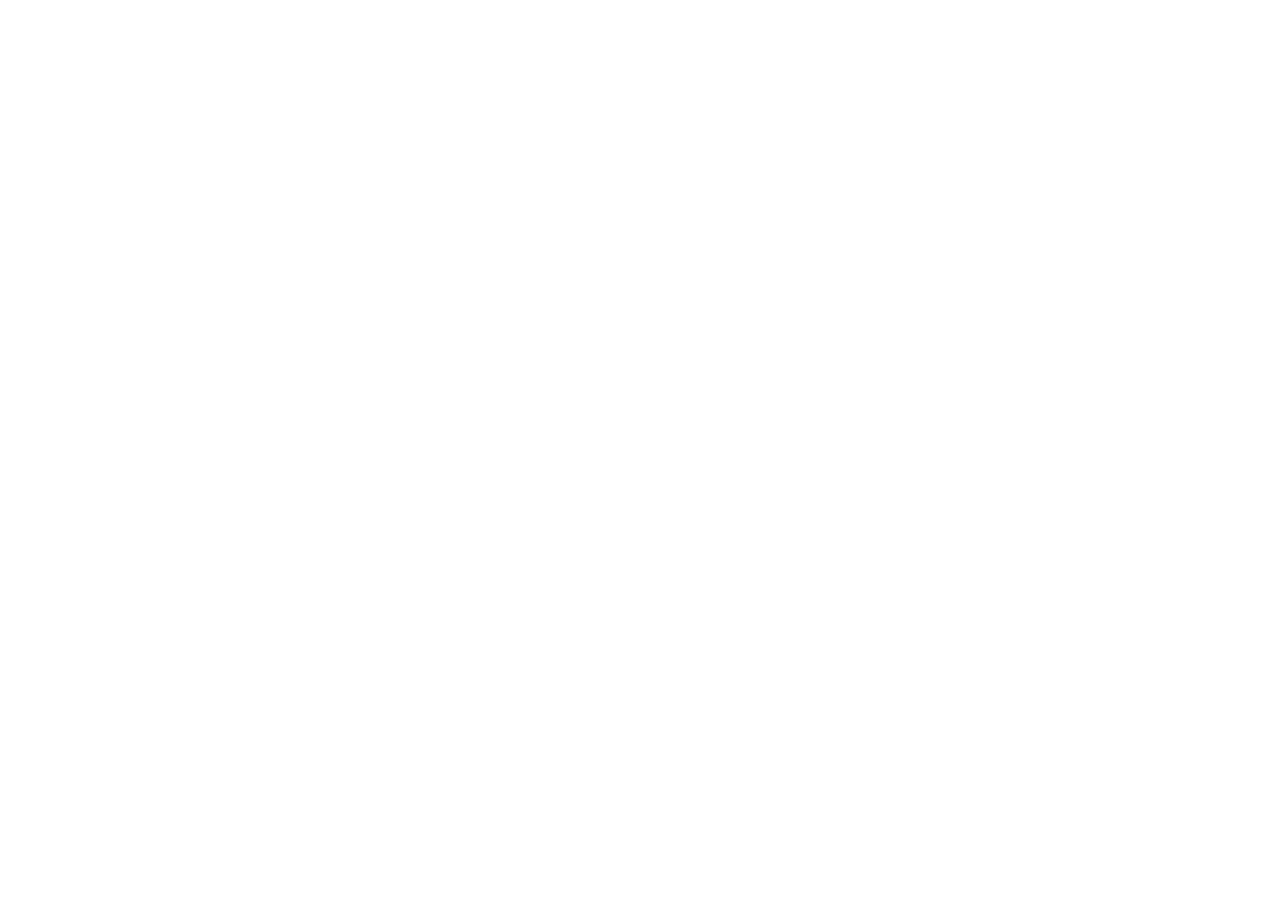
==== index.html @ d1095afc "index" ====
<!DOCTYPE html>
<html lang="en">
<head>
  <meta charset="UTF-8">
  <meta name="viewport" content="width=device-width, initial-scale=1.0">
  <meta http-equiv="X-UA-Compatible" content="ie=edge">
  <title>Document</title>
</head>
<body>
  
</body>
</html>
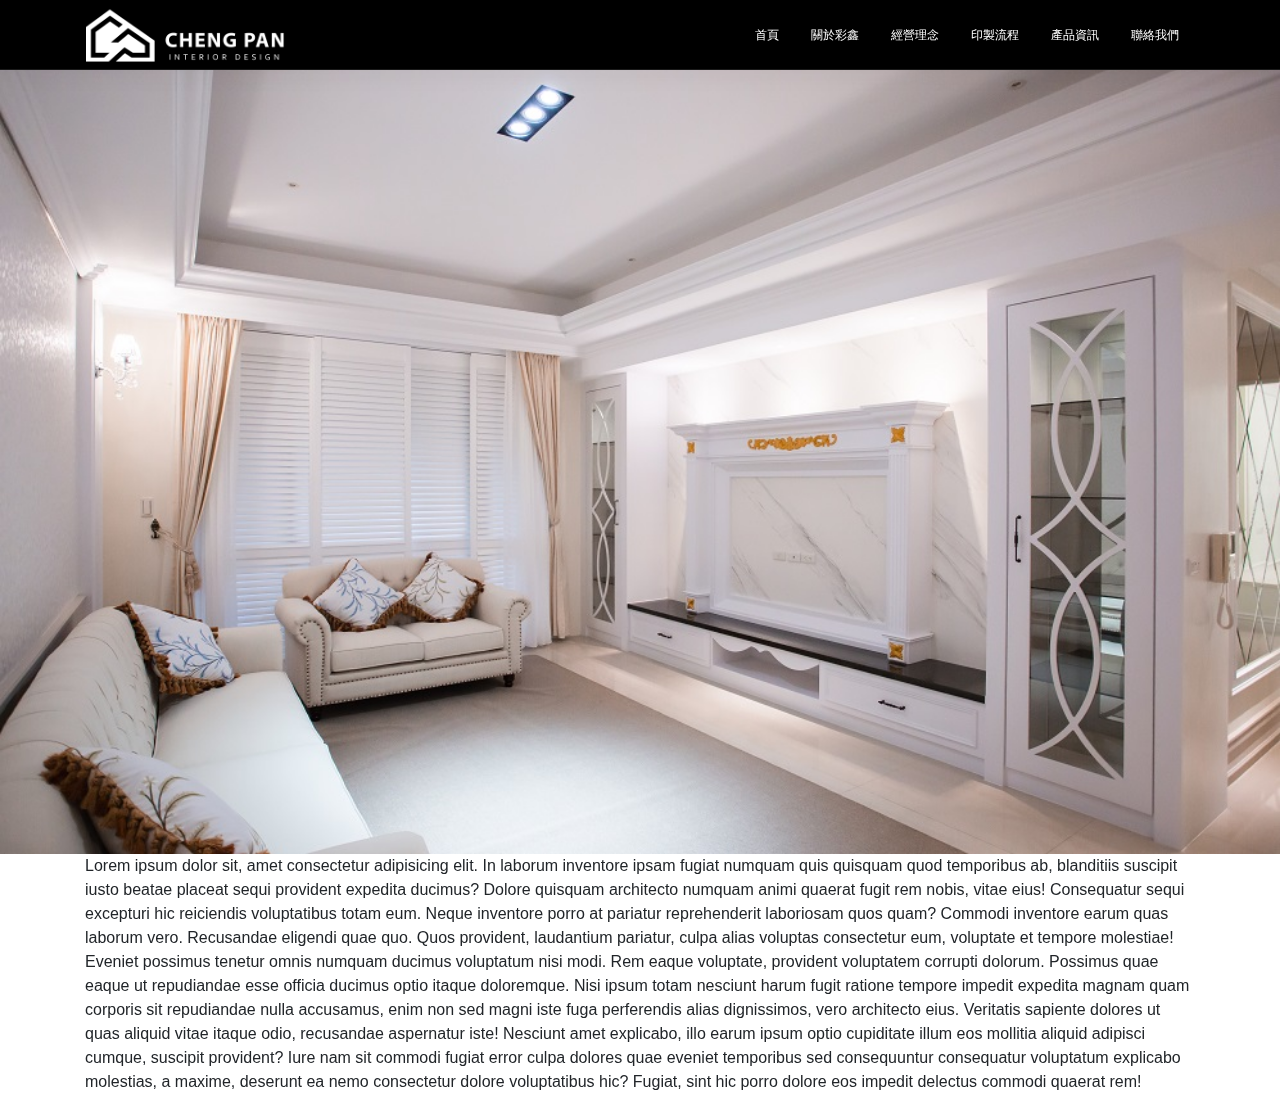
==== commit 54d4cb00: "架構開始" ====
--- a/index.html
+++ b/index.html
@@ -1,12 +1,27 @@
-<!DOCTYPE html>
-<html lang="en">
-<head>
-  <meta charset="UTF-8">
-  <meta name="viewport" content="width=device-width, initial-scale=1.0">
-  <meta http-equiv="X-UA-Compatible" content="ie=edge">
-  <title>Document</title>
-</head>
+<script src="./js/jquery.js"></script>
+<link rel="stylesheet" href="./css/index.css">
+
 <body>
-  
+  <div id="load"></div>
+  <div id="menu"></div>
+  <div id="carouselExampleFade" class="carousel slide carousel-fade banner" data-ride="carousel">
+    <div class="carousel-inner">
+      <div class="carousel-item active">
+        <img src="./img/banner.jpg" alt="">
+      </div>
+      <div class="carousel-item">
+        <img src="./img/banner_2.jpg" alt="">
+      </div>
+    </div>
+  </div>
+  <div class="container">
+    Lorem ipsum dolor sit, amet consectetur adipisicing elit. In laborum inventore ipsam fugiat numquam quis quisquam quod temporibus ab, blanditiis suscipit iusto beatae placeat sequi provident expedita ducimus? Dolore quisquam architecto numquam animi quaerat fugit rem nobis, vitae eius! Consequatur sequi excepturi hic reiciendis voluptatibus totam eum. Neque inventore porro at pariatur reprehenderit laboriosam quos quam? Commodi inventore earum quas laborum vero. Recusandae eligendi quae quo. Quos provident, laudantium pariatur, culpa alias voluptas consectetur eum, voluptate et tempore molestiae! Eveniet possimus tenetur omnis numquam ducimus voluptatum nisi modi. Rem eaque voluptate, provident voluptatem corrupti dolorum. Possimus quae eaque ut repudiandae esse officia ducimus optio itaque doloremque. Nisi ipsum totam nesciunt harum fugit ratione tempore impedit expedita magnam quam corporis sit repudiandae nulla accusamus, enim non sed magni iste fuga perferendis alias dignissimos, vero architecto eius. Veritatis sapiente dolores ut quas aliquid vitae itaque odio, recusandae aspernatur iste! Nesciunt amet explicabo, illo earum ipsum optio cupiditate illum eos mollitia aliquid adipisci cumque, suscipit provident? Iure nam sit commodi fugiat error culpa dolores quae eveniet temporibus sed consequuntur consequatur voluptatum explicabo molestias, a maxime, deserunt ea nemo consectetur dolore voluptatibus hic? Fugiat, sint hic porro dolore eos impedit delectus commodi quaerat rem!
+  </div>
 </body>
-</html>+
+<script>
+  $(function(){
+    $("#load").load("./load.html");
+    $("#menu").load("./menu.html");
+  });
+</script>--- a/css/index.css
+++ b/css/index.css
@@ -0,0 +1,8 @@
+.banner {
+  z-index: -1;
+  width: 100%;
+}
+.banner img {
+  width: 100%;
+}
+/*# sourceMappingURL=index.css.map */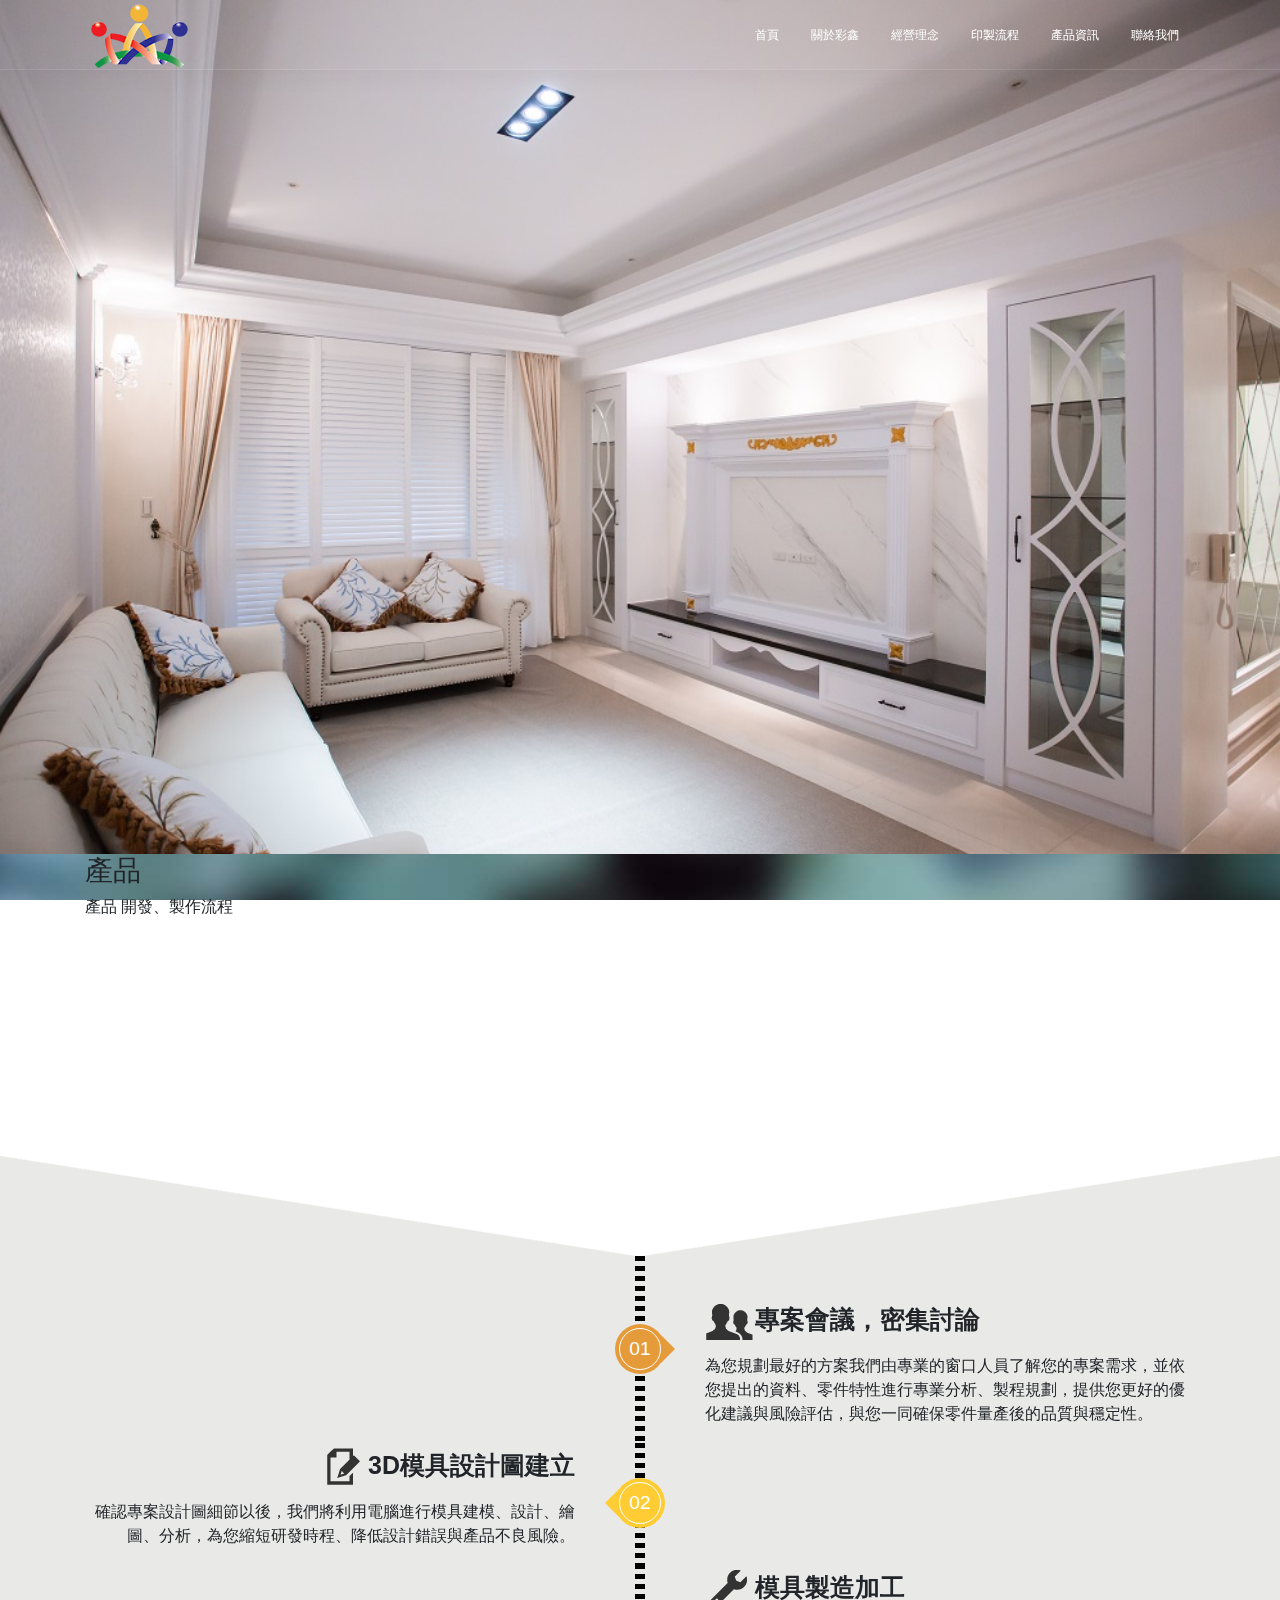
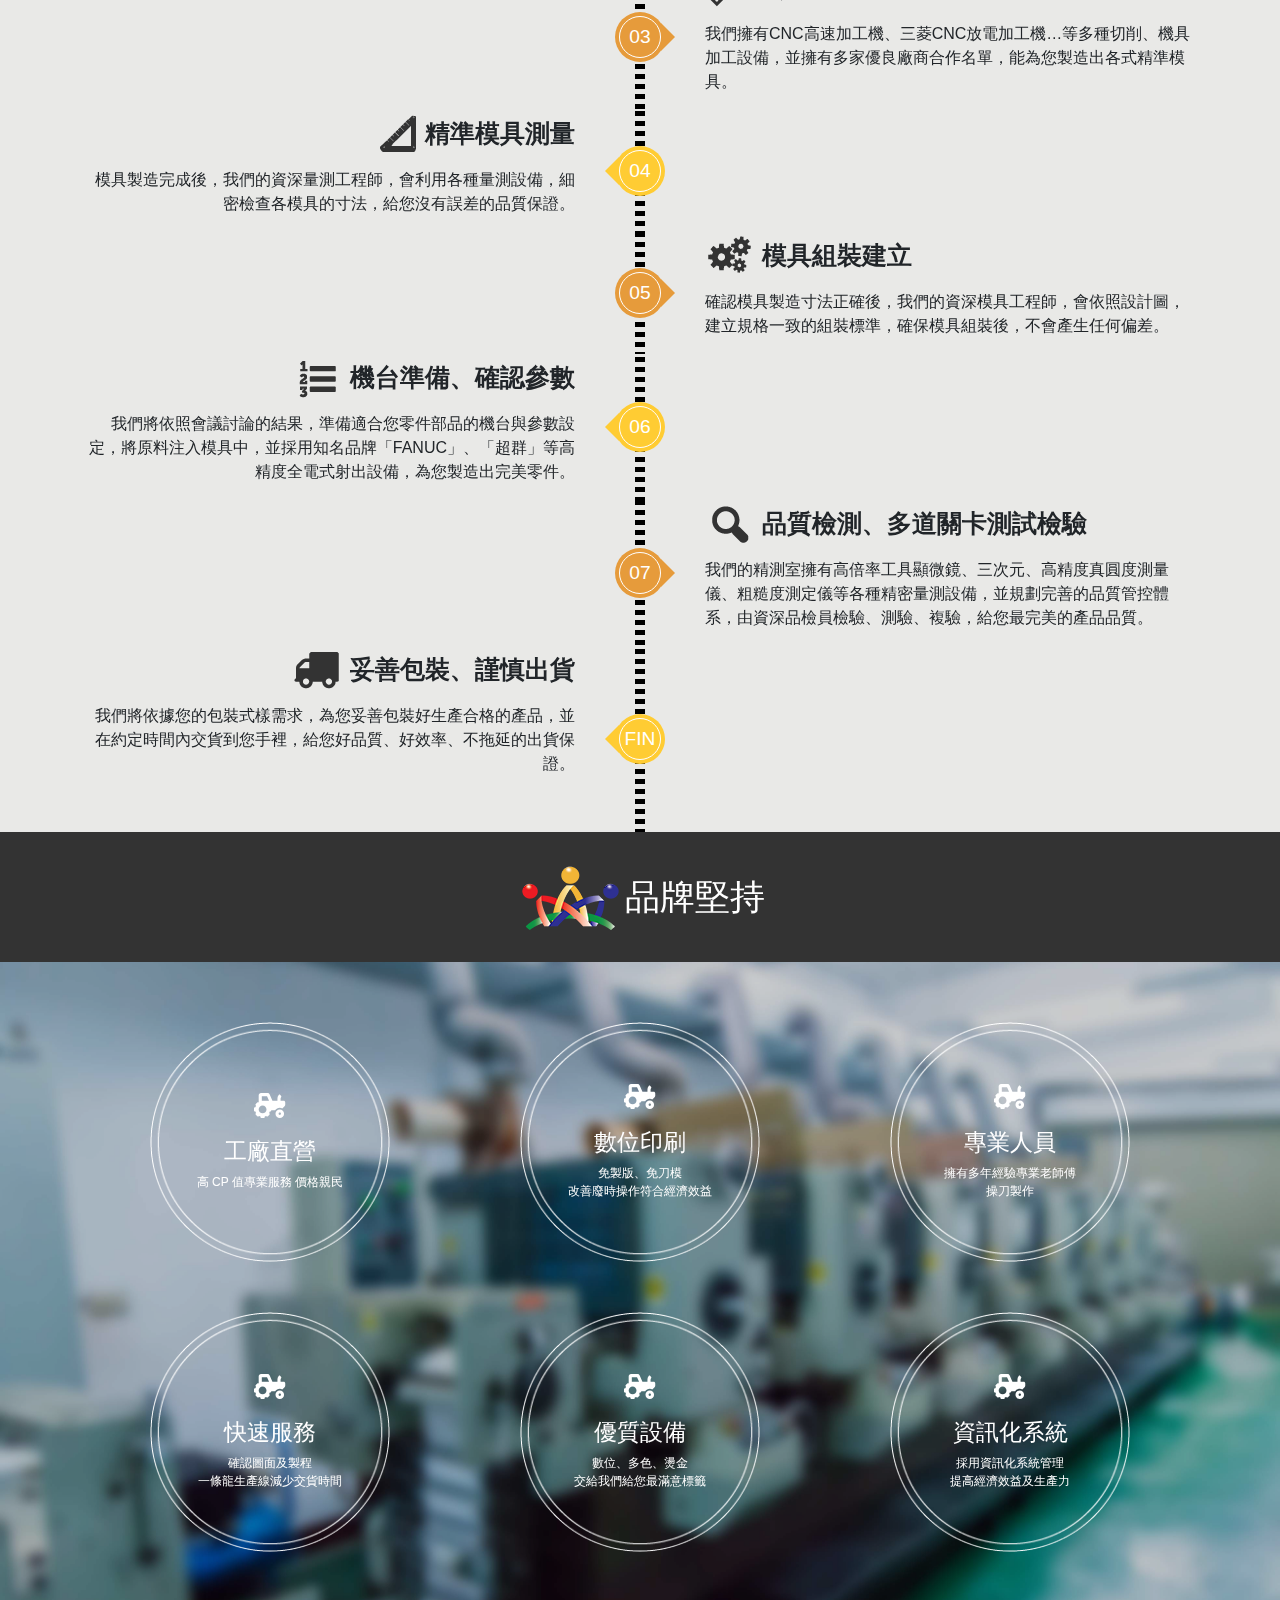
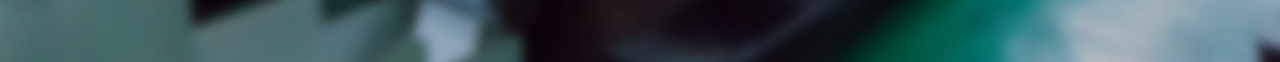
==== commit 3bb95b63: "首頁80%" ====
--- a/index.html
+++ b/index.html
@@ -4,6 +4,7 @@
 <body>
   <div id="load"></div>
   <div id="menu"></div>
+
   <div id="carouselExampleFade" class="carousel slide carousel-fade banner" data-ride="carousel">
     <div class="carousel-inner">
       <div class="carousel-item active">
@@ -14,10 +15,132 @@
       </div>
     </div>
   </div>
-  <div class="container">
-    Lorem ipsum dolor sit, amet consectetur adipisicing elit. In laborum inventore ipsam fugiat numquam quis quisquam quod temporibus ab, blanditiis suscipit iusto beatae placeat sequi provident expedita ducimus? Dolore quisquam architecto numquam animi quaerat fugit rem nobis, vitae eius! Consequatur sequi excepturi hic reiciendis voluptatibus totam eum. Neque inventore porro at pariatur reprehenderit laboriosam quos quam? Commodi inventore earum quas laborum vero. Recusandae eligendi quae quo. Quos provident, laudantium pariatur, culpa alias voluptas consectetur eum, voluptate et tempore molestiae! Eveniet possimus tenetur omnis numquam ducimus voluptatum nisi modi. Rem eaque voluptate, provident voluptatem corrupti dolorum. Possimus quae eaque ut repudiandae esse officia ducimus optio itaque doloremque. Nisi ipsum totam nesciunt harum fugit ratione tempore impedit expedita magnam quam corporis sit repudiandae nulla accusamus, enim non sed magni iste fuga perferendis alias dignissimos, vero architecto eius. Veritatis sapiente dolores ut quas aliquid vitae itaque odio, recusandae aspernatur iste! Nesciunt amet explicabo, illo earum ipsum optio cupiditate illum eos mollitia aliquid adipisci cumque, suscipit provident? Iure nam sit commodi fugiat error culpa dolores quae eveniet temporibus sed consequuntur consequatur voluptatum explicabo molestias, a maxime, deserunt ea nemo consectetur dolore voluptatibus hic? Fugiat, sint hic porro dolore eos impedit delectus commodi quaerat rem!
+
+  <div class="process-bg">
+    <div class="process-title container">
+      <h3>產品</h3>
+      <span>產品 開發、製作流程</span>
+    </div>
+    <div class="process_cover"></div>
+  </div>
+
+  <!-- 流程 -->
+  <div class="process_wrapper">
+    <div class="container">
+      <div class="process_item">
+        <h4>
+          <img class="item_icon" src="./img/1.png" alt="">專案會議，密集討論
+        </h4>
+        <p>為您規劃最好的方案我們由專業的窗口人員了解您的專案需求，並依您提出的資料、零件特性進行專業分析、製程規劃，提供您更好的優化建議與風險評估，與您一同確保零件量產後的品質與穩定性。</p>
+        <div class="item_circle">01</div>
+      </div>
+      <div class="process_item">
+        <h4>
+          <img class="item_icon" src="./img/2.png" alt="">3D模具設計圖建立
+        </h4>
+        <p>確認專案設計圖細節以後，我們將利用電腦進行模具建模、設計、繪圖、分析，為您縮短研發時程、降低設計錯誤與產品不良風險。</p>
+        <div class="item_circle">02</div>
+      </div>
+      <div class="process_item">
+        <h4>
+          <img class="item_icon" src="./img/3.png" alt="">模具製造加工
+        </h4>
+        <p>我們擁有CNC高速加工機、三菱CNC放電加工機…等多種切削、機具加工設備，並擁有多家優良廠商合作名單，能為您製造出各式精準模具。</p>
+        <div class="item_circle">03</div>
+      </div>
+      <div class="process_item">
+        <h4>
+          <img class="item_icon" src="./img/4.png" alt="">精準模具測量
+        </h4>
+        <p>模具製造完成後，我們的資深量測工程師，會利用各種量測設備，細密檢查各模具的寸法，給您沒有誤差的品質保證。</p>
+        <div class="item_circle">04</div>
+      </div>
+      <div class="process_item">
+        <h4>
+          <img class="item_icon" src="./img/5.png" alt=""> 模具組裝建立
+        </h4>
+        <p>確認模具製造寸法正確後，我們的資深模具工程師，會依照設計圖，建立規格一致的組裝標準，確保模具組裝後，不會產生任何偏差。</p>
+        <div class="item_circle">05</div>
+      </div>
+      <div class="process_item">
+        <h4>
+          <img class="item_icon hidden_xs" src="./img/6.png" alt=""> 機台準備、確認參數
+        </h4>
+        <p>我們將依照會議討論的結果，準備適合您零件部品的機台與參數設定，將原料注入模具中，並採用知名品牌「FANUC」、「超群」等高精度全電式射出設備，為您製造出完美零件。</p>
+        <div class="item_circle">06</div>
+      </div>
+      <div class="process_item">
+        <h4>
+          <img class="item_icon" src="./img/7.png" alt=""> 品質檢測、多道關卡測試檢驗
+        </h4>
+        <p>我們的精測室擁有高倍率工具顯微鏡、三次元、高精度真圓度測量儀、粗糙度測定儀等各種精密量測設備，並規劃完善的品質管控體系，由資深品檢員檢驗、測驗、複驗，給您最完美的產品品質。</p>
+        <div class="item_circle">07</div>
+      </div>
+      <div class="process_item">
+        <h4>
+          <img class="item_icon hidden_xs" src="./img/8.png" alt=""> 妥善包裝、謹慎出貨
+        </h4>
+        <p>我們將依據您的包裝式樣需求，為您妥善包裝好生產合格的產品，並在約定時間內交貨到您手裡，給您好品質、好效率、不拖延的出貨保證。</p>
+        <div class="item_circle">FIN</div>
+      </div>
+    </div>
+  </div>
+
+  <div class="company-title">
+    <div class="logo">
+      <img src="./img/logo.png" alt="">
+    </div>
+    <span>品牌堅持</span>
+  </div>
+  <!-- 公司簡介 -->
+  <div class="company-content">
+    <div class="company container">
+      <div class="company-box">
+        <div class="company-img">
+          <i class="fas fa-tractor company-icon"></i>
+          <h3>工廠直營</h3>
+          <span>高 CP 值專業服務 價格親民</span>
+        </div>
+      </div>
+      <div class="company-box">
+        <div class="company-img">
+          <i class="fas fa-tractor company-icon"></i>
+          <h3>數位印刷</h3>
+          <span>免製版、免刀模<br>改善廢時操作符合經濟效益</span>
+        </div>
+      </div>
+      <div class="company-box">
+        <div class="company-img">
+          <i class="fas fa-tractor company-icon"></i>
+          <h3>專業人員</h3>
+          <span>擁有多年經驗專業老師傅<br>操刀製作</span>
+        </div>
+      </div>
+      <div class="company-box">
+        <div class="company-img">
+          <i class="fas fa-tractor company-icon"></i>
+          <h3>快速服務</h3>
+          <span>確認圖面及製程<br>一條龍生產線減少交貨時間</span>
+        </div>
+      </div>
+      <div class="company-box">
+        <div class="company-img">
+          <i class="fas fa-tractor company-icon"></i>
+          <h3>優質設備</h3>
+          <span>數位、多色、燙金<br>交給我們給您最滿意標籤</span>
+        </div>
+      </div>
+      <div class="company-box">
+        <div class="company-img">
+          <i class="fas fa-tractor company-icon"></i>
+          <h3>資訊化系統</h3>
+          <span>採用資訊化系統管理<br>提高經濟效益及生產力</span>
+        </div>
+      </div>
+    </div>
   </div>
 </body>
+
 
 <script>
   $(function(){
--- a/css/index.css
+++ b/css/index.css
@@ -5,4 +5,230 @@
 .banner img {
   width: 100%;
 }
+.process-bg {
+  width: 100%;
+  background: url(../img/company.jpg) center fixed;
+}
+.process-title {
+  height: 300px;
+}
+.process_cover {
+  width: 100%;
+  height: 8vw;
+  background: url(../img/index_process_top.png) center bottom;
+  background-size: cover;
+}
+.process_wrapper {
+  position: relative;
+  width: 100%;
+  float: left;
+  background: #e9e9e7;
+}
+.process_wrapper .process_item {
+  float: right;
+  position: relative;
+  width: calc(50% + 5px);
+  margin-left: 40%;
+  padding-left: 70px;
+  background: url(../img/index_process_line.png) left top repeat-y;
+}
+.process_wrapper .process_item h4 {
+  font-weight: bold;
+  font-size: 25px;
+}
+.process_wrapper .process_item img {
+  max-width: 100%;
+}
+.process_wrapper .process_item .xs_icon {
+  display: none;
+}
+.process_wrapper .process_item .item_circle {
+  position: absolute;
+  width: 50px;
+  height: 50px;
+  top: 50%;
+  left: -20px;
+  margin-top: -25px;
+  border-radius: 50%;
+  background: #e69b3b;
+  line-height: 50px;
+  text-align: center;
+  font-size: 1.2em;
+  color: #fff;
+}
+.process_wrapper .process_item .item_circle:before {
+  content: "";
+  position: absolute;
+  top: 4px;
+  left: 4px;
+  width: 42px;
+  height: 42px;
+  border-radius: 50%;
+  border: solid 1px #fff;
+}
+.process_wrapper .process_item .item_circle:after {
+  content: "";
+  position: absolute;
+  top: 50%;
+  margin-top: -14px;
+  right: -10px;
+  border-left: solid 14px #e69b3b;
+  border-top: solid 14px transparent;
+  border-bottom: solid 14px transparent;
+}
+.process_wrapper .process_item:nth-child(even) {
+  float: left;
+  margin-left: 0;
+  margin-right: 40%;
+  padding-right: 70px;
+  padding-left: 0;
+  text-align: right;
+  background-position: right;
+}
+.process_wrapper .process_item:nth-child(even) .item_circle {
+  background: #ffcc33;
+  left: auto;
+  right: -20px;
+}
+.process_wrapper .process_item:nth-child(even) .item_circle:after {
+  right: auto;
+  left: -10px;
+  border-left: none;
+  border-right: solid 14px #ffcc33;
+}
+.process_wrapper .process_item:first-child {
+  padding-top: 40px;
+}
+.process_wrapper .process_item:last-child {
+  padding-bottom: 40px;
+}
+@media (min-width: 768px) and (max-width: 991px) {
+  .process_wrapper .process_item h4 {
+    font-size: 18px;
+  }
+}
+@media (min-width: 481px) and (max-width: 767px), (max-width: 480px) {
+  .process_wrapper .process_item {
+    width: 100% !important;
+    float: left !important;
+    padding-right: 8px !important;
+    padding-left: 80px !important;
+    padding-top: 20px;
+    padding-bottom: 30px;
+    margin: 0 !important;
+    text-align: left !important;
+  }
+  .process_wrapper .process_item h4 {
+    font-size: 20px;
+    margin-top: 18px;
+  }
+  .process_wrapper .process_item .item_circle {
+    left: 3px;
+    right: auto;
+  }
+  .process_wrapper .process_item:nth-child(even) {
+    float: left;
+  }
+  .process_wrapper .process_item:nth-child(even) .item_circle {
+    left: 3px;
+    right: auto;
+  }
+  .process_wrapper .process_item:nth-child(even) .item_circle:after {
+    top: 50%;
+    margin-top: -14px;
+    left: auto;
+    right: -10px;
+    border-left: solid 14px #ffcc33;
+    border-top: solid 14px transparent;
+    border-bottom: solid 14px transparent;
+    border-right: none;
+  }
+  .process_wrapper .process_item .item_icon {
+    width: 36px;
+  }
+  .process_wrapper .process_item .xs_icon {
+    display: inline-block;
+  }
+}
+@media (min-width: 481px) and (max-width: 767px) {
+  .process_wrapper .process_item {
+    background-position-x: 4% !important;
+  }
+}
+@media (max-width: 480px) {
+  .process_wrapper .process_item {
+    background-position-x: 7% !important;
+  }
+}
+.company-title {
+  display: flex;
+  align-items: center;
+  justify-content: center;
+  float: left;
+  width: 100%;
+  height: 130px;
+  background: #333333;
+}
+.company-title span {
+  color: #fff;
+  font-size: 35px;
+}
+.company-content {
+  float: left;
+  width: 100%;
+  position: relative;
+  padding: 60px 0;
+  background: url(../img/company.jpg);
+  background-size: cover;
+  background-position: 50% 50%;
+}
+.company-content::before {
+  content: '';
+  background: #00000033;
+  width: 100%;
+  height: 100%;
+  position: absolute;
+  top: 0;
+  left: 0;
+}
+.company {
+  display: flex;
+  flex-wrap: wrap;
+  justify-content: space-between;
+}
+.company-box {
+  display: flex;
+  justify-content: center;
+  width: 33.33%;
+  margin-bottom: 50px;
+  z-index: 1;
+}
+.company-img {
+  background: url(../img/company_border.png);
+  background-size: cover;
+  width: 240px;
+  height: 240px;
+  display: inline-flex;
+  align-items: center;
+  justify-content: center;
+  flex-direction: column;
+  color: #ffffff;
+  border-radius: 100%;
+}
+.company-img span {
+  width: 100%;
+  font-size: 12px;
+  text-align: center;
+}
+.company-img h3 {
+  font-size: 23px;
+}
+.company-icon {
+  width: 100%;
+}
+.company-icon {
+  margin-bottom: 20px;
+  font-size: 25px;
+  color: #ffffff;
+}
 /*# sourceMappingURL=index.css.map */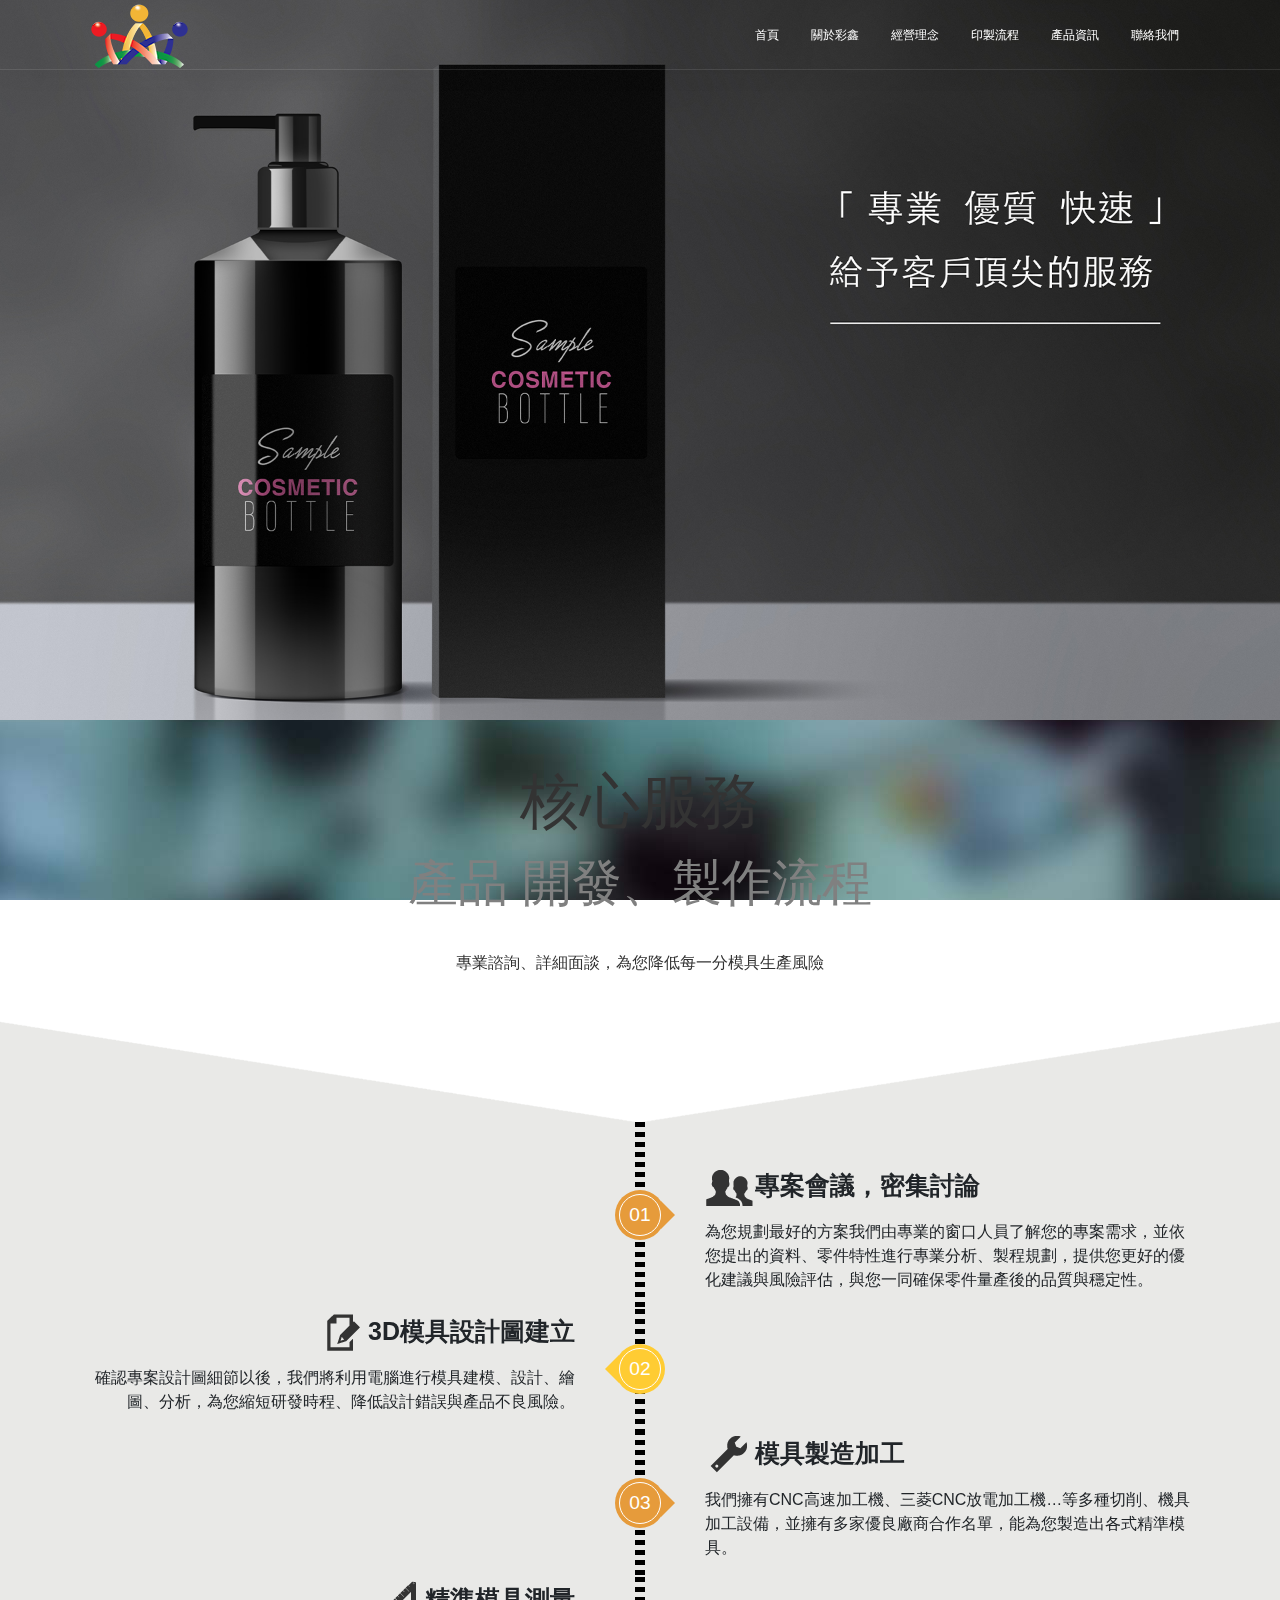
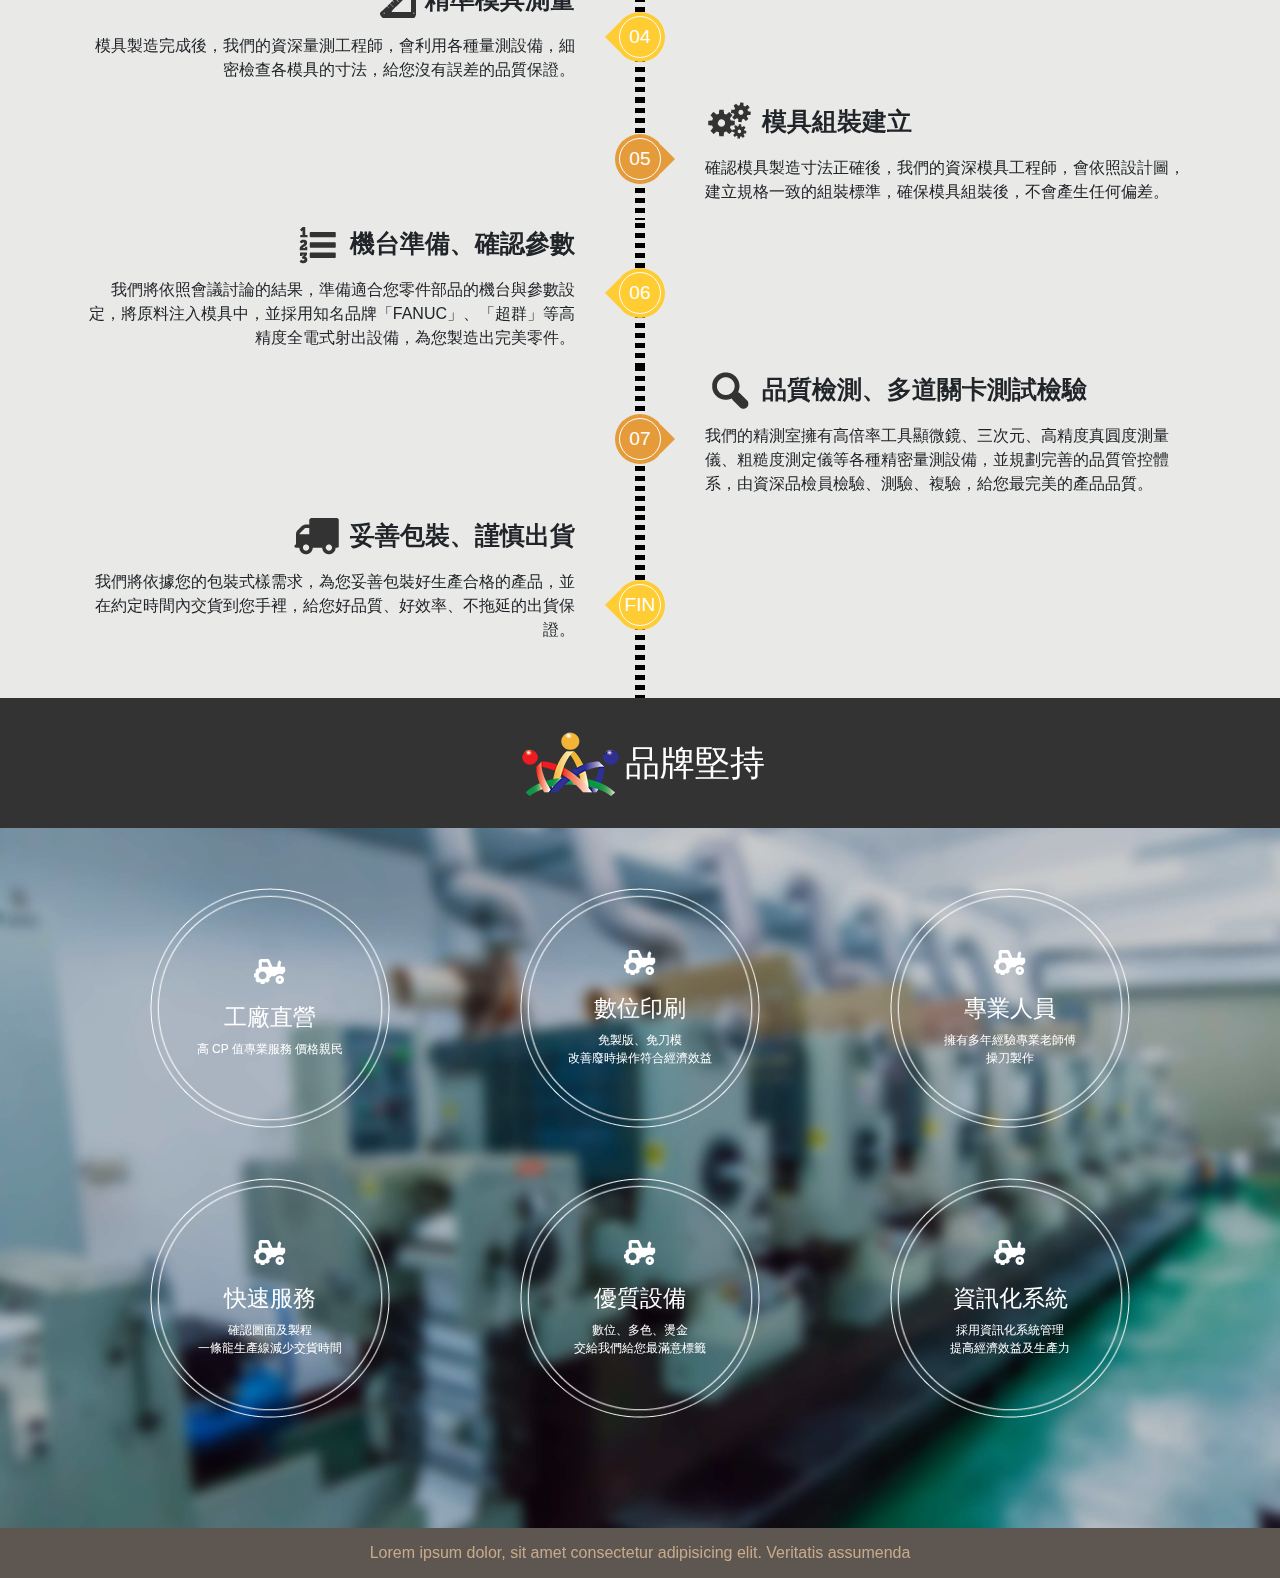
==== commit e22ca379: "首頁初版" ====
--- a/index.html
+++ b/index.html
@@ -11,15 +11,17 @@
         <img src="./img/banner.jpg" alt="">
       </div>
       <div class="carousel-item">
-        <img src="./img/banner_2.jpg" alt="">
+        <img src="./img/banner.jpg" alt="">
       </div>
+
     </div>
   </div>
 
   <div class="process-bg">
     <div class="process-title container">
-      <h3>產品</h3>
-      <span>產品 開發、製作流程</span>
+      <h3>核心服務</h3>
+      <p>產品 開發、製作流程</p>
+      <span>專業諮詢、詳細面談，為您降低每一分模具生產風險</span>
     </div>
     <div class="process_cover"></div>
   </div>
@@ -139,6 +141,8 @@
       </div>
     </div>
   </div>
+
+  <div id="footer"></div>
 </body>
 
 
@@ -146,5 +150,6 @@
   $(function(){
     $("#load").load("./load.html");
     $("#menu").load("./menu.html");
+    $("#footer").load("./footer.html");
   });
 </script>--- a/css/index.css
+++ b/css/index.css
@@ -11,6 +11,23 @@
 }
 .process-title {
   height: 300px;
+  display: flex;
+  align-items: center;
+  justify-content: center;
+  flex-direction: column;
+  color: #fff;
+}
+.process-title h3 {
+  font-size: 60px;
+  color: #333333;
+}
+.process-title span {
+  color: #333;
+}
+.process-title p {
+  font-size: 50px;
+  color: #808080;
+  margin-bottom: 30px;
 }
 .process_cover {
   width: 100%;
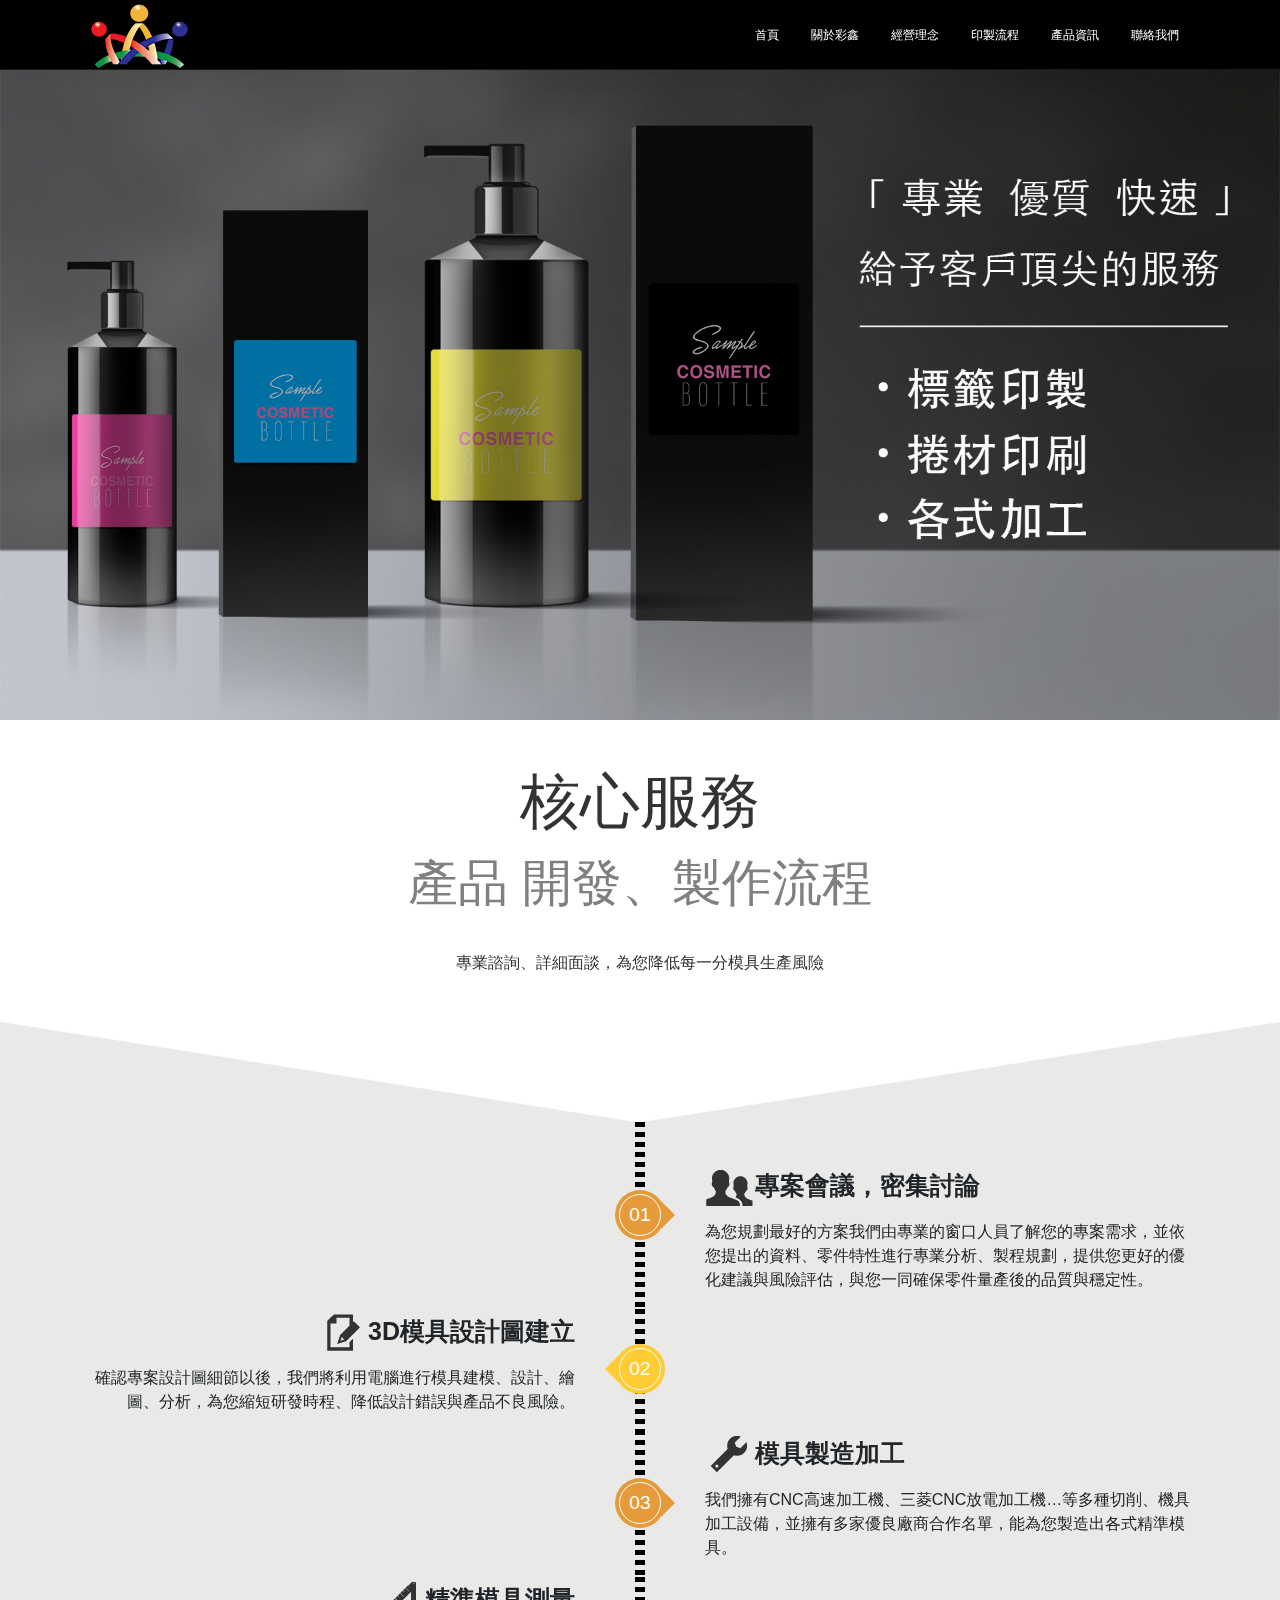
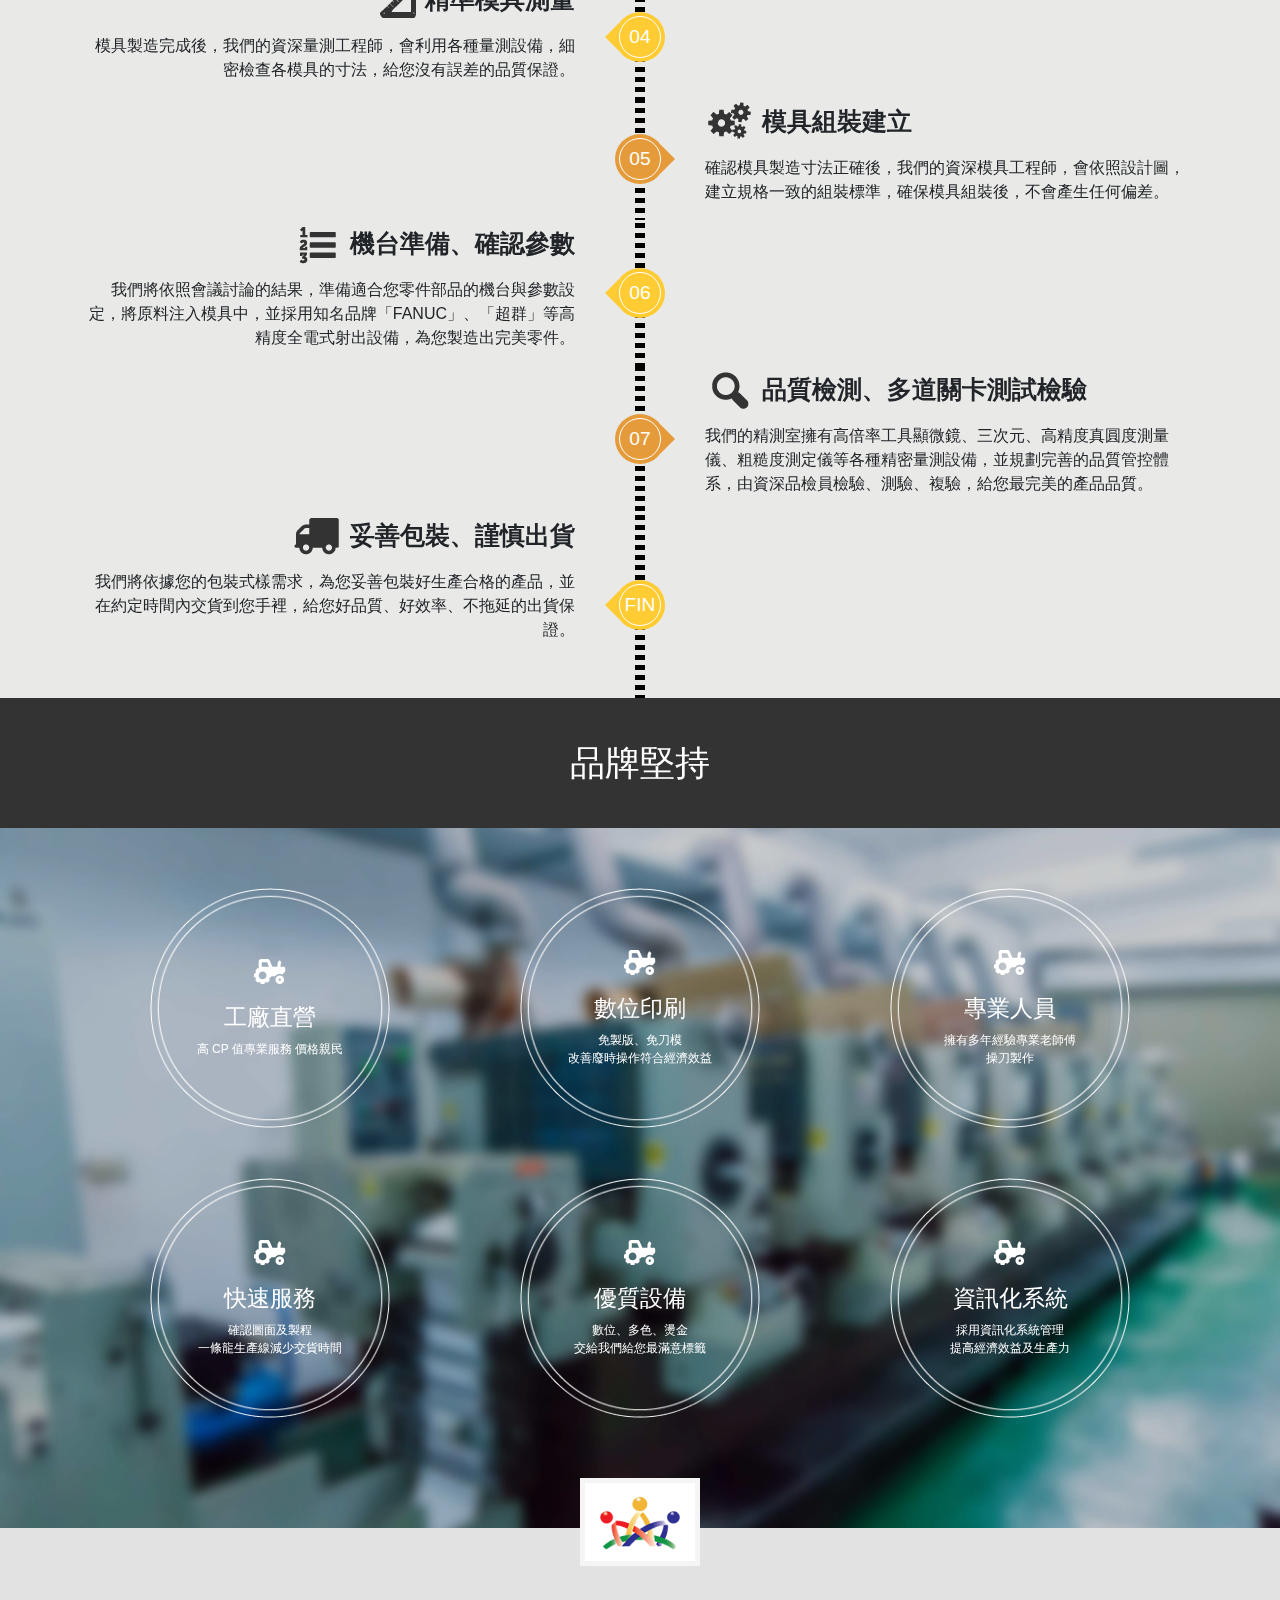
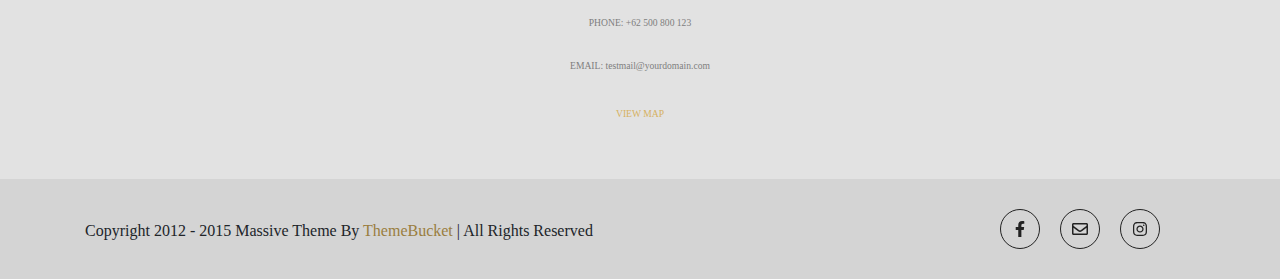
==== commit f110a25d: "首頁初版完成" ====
--- a/index.html
+++ b/index.html
@@ -8,10 +8,10 @@
   <div id="carouselExampleFade" class="carousel slide carousel-fade banner" data-ride="carousel">
     <div class="carousel-inner">
       <div class="carousel-item active">
-        <img src="./img/banner.jpg" alt="">
+        <img src="./img/banner_1.jpg" alt="">
       </div>
       <div class="carousel-item">
-        <img src="./img/banner.jpg" alt="">
+        <img src="./img/banner_1.jpg" alt="">
       </div>
 
     </div>
@@ -89,9 +89,6 @@
   </div>
 
   <div class="company-title">
-    <div class="logo">
-      <img src="./img/logo.png" alt="">
-    </div>
     <span>品牌堅持</span>
   </div>
   <!-- 公司簡介 -->
@@ -142,7 +139,7 @@
     </div>
   </div>
 
-  <div id="footer"></div>
+  <div id="footer" class="clearfix"></div>
 </body>
 
 
--- a/css/index.css
+++ b/css/index.css
@@ -7,7 +7,8 @@
 }
 .process-bg {
   width: 100%;
-  background: url(../img/company.jpg) center fixed;
+  background: url(../img/process.png) center fixed;
+  background-repeat: no-repeat;
 }
 .process-title {
   height: 300px;
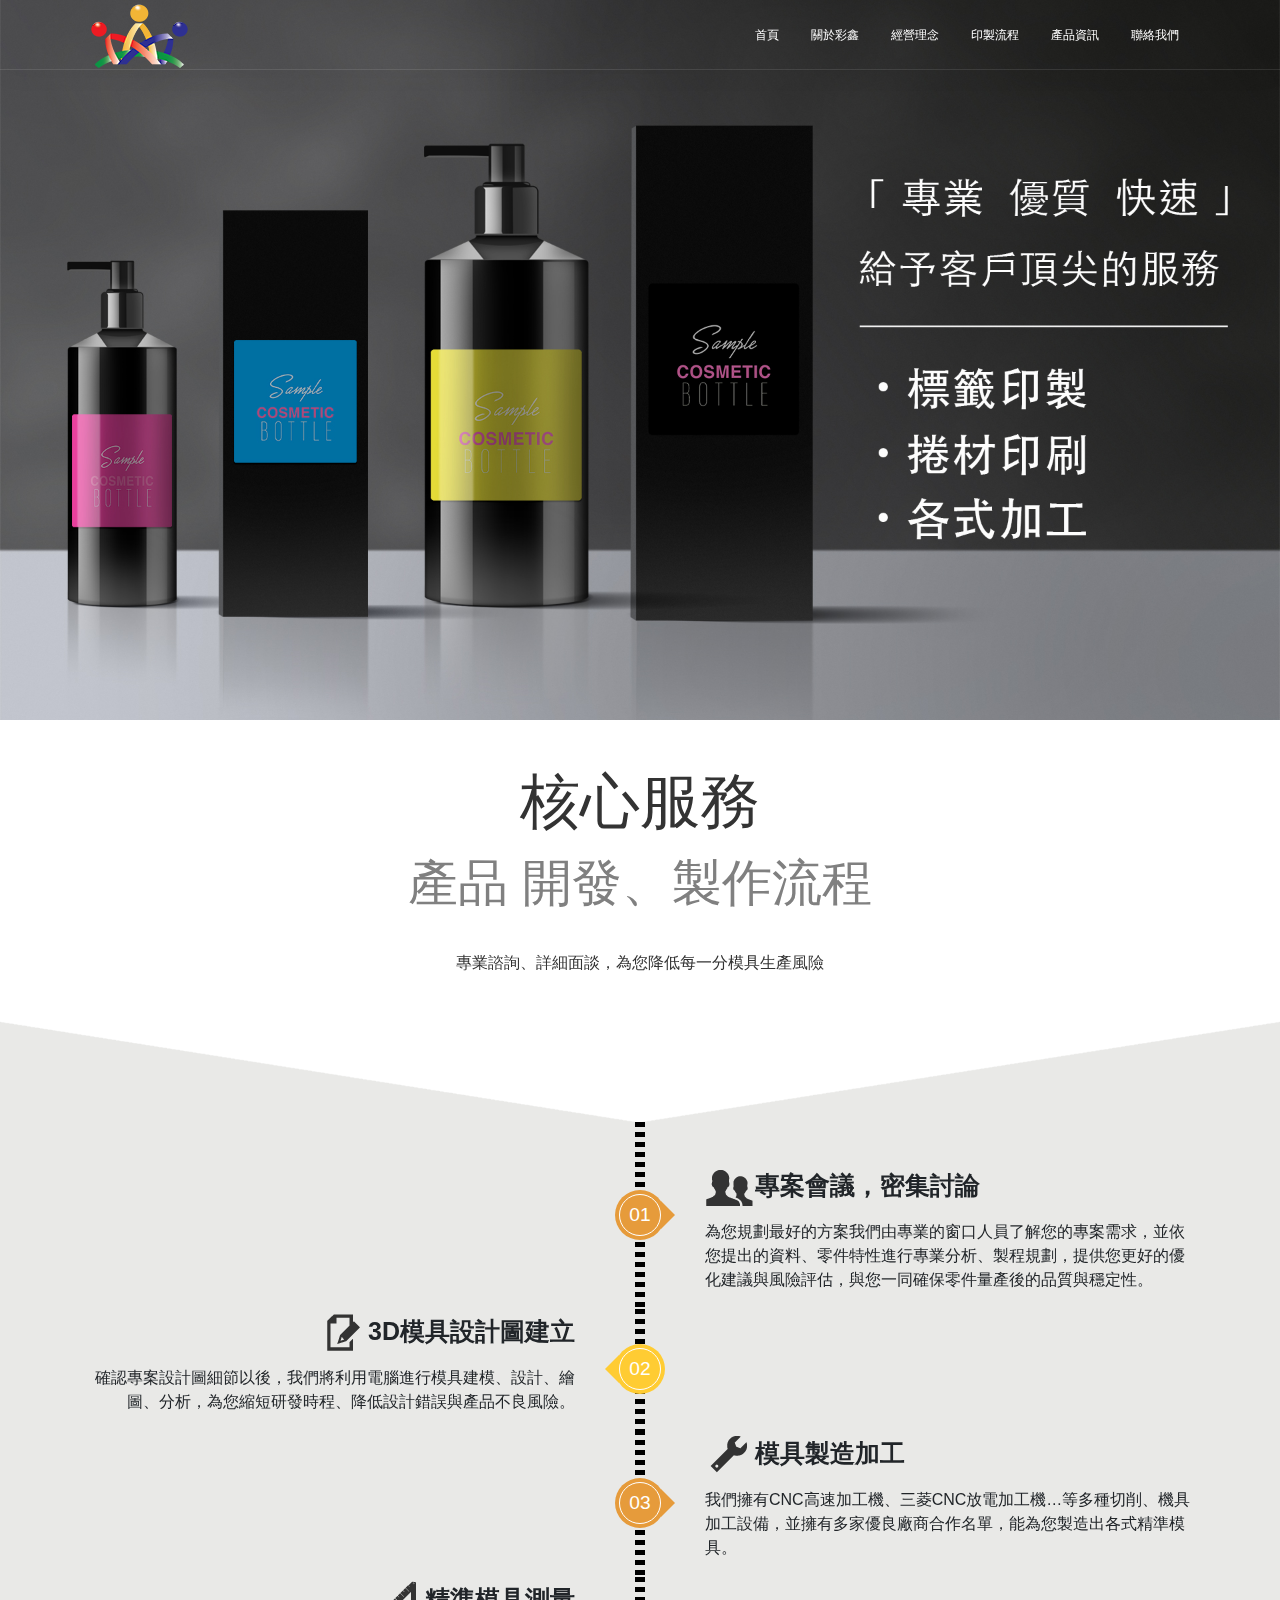
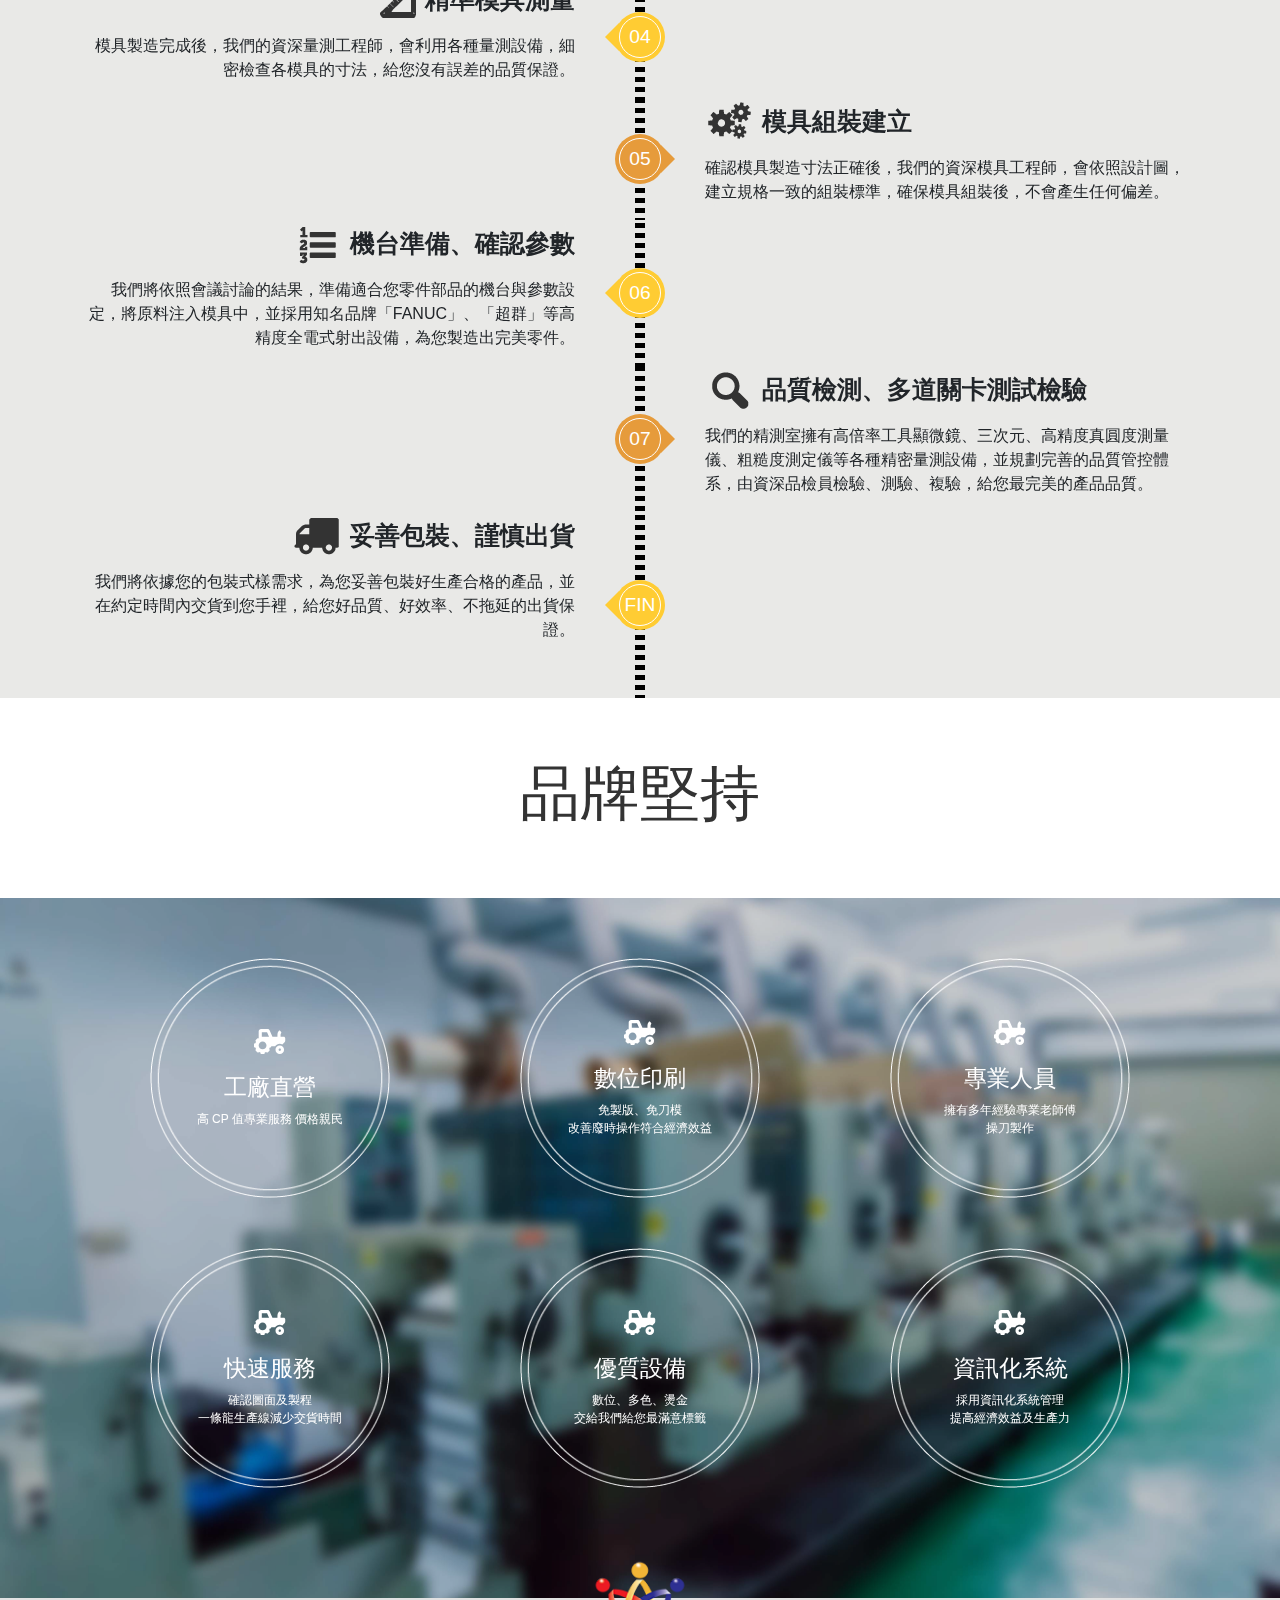
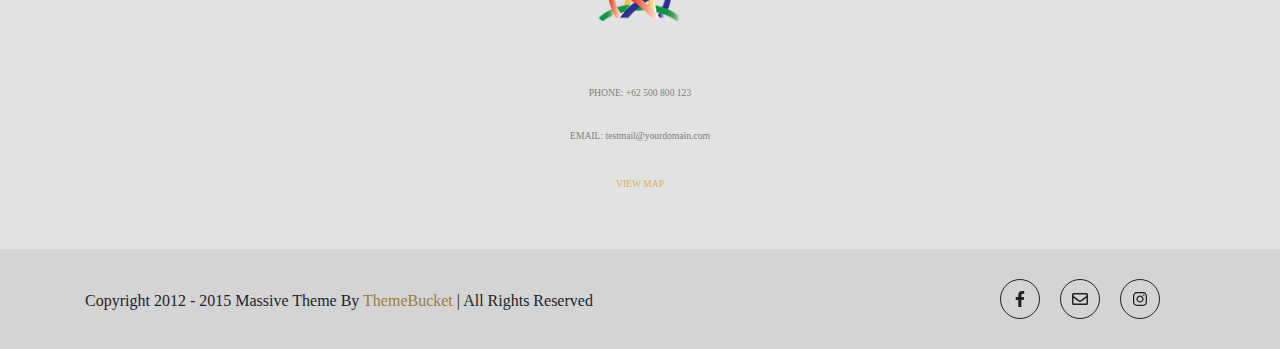
==== commit 67318153: "首頁調整" ====
--- a/index.html
+++ b/index.html
@@ -88,8 +88,14 @@
     </div>
   </div>
 
-  <div class="company-title">
+  <!-- <div class="company-title">
     <span>品牌堅持</span>
+  </div> -->
+  <div class="company-bg">
+    <div class="company-title container">
+      <h3>品牌堅持</h3>
+    </div>
+    <div class="company_cover"></div>
   </div>
   <!-- 公司簡介 -->
   <div class="company-content">
--- a/css/index.css
+++ b/css/index.css
@@ -10,7 +10,8 @@
   background: url(../img/process.png) center fixed;
   background-repeat: no-repeat;
 }
-.process-title {
+.process-title,
+.company-title {
   height: 300px;
   display: flex;
   align-items: center;
@@ -18,17 +19,23 @@
   flex-direction: column;
   color: #fff;
 }
-.process-title h3 {
+.process-title h3,
+.company-title h3 {
   font-size: 60px;
   color: #333333;
 }
-.process-title span {
+.process-title span,
+.company-title span {
   color: #333;
 }
-.process-title p {
+.process-title p,
+.company-title p {
   font-size: 50px;
   color: #808080;
   margin-bottom: 30px;
+}
+.company-title {
+  height: 200px;
 }
 .process_cover {
   width: 100%;
@@ -178,18 +185,11 @@
     background-position-x: 7% !important;
   }
 }
-.company-title {
-  display: flex;
-  align-items: center;
-  justify-content: center;
-  float: left;
-  width: 100%;
-  height: 130px;
-  background: #333333;
-}
-.company-title span {
-  color: #fff;
-  font-size: 35px;
+.company-bg {
+  float: left;
+  width: 100%;
+  background: url(../img/company.png) center fixed;
+  background-repeat: no-repeat;
 }
 .company-content {
   float: left;
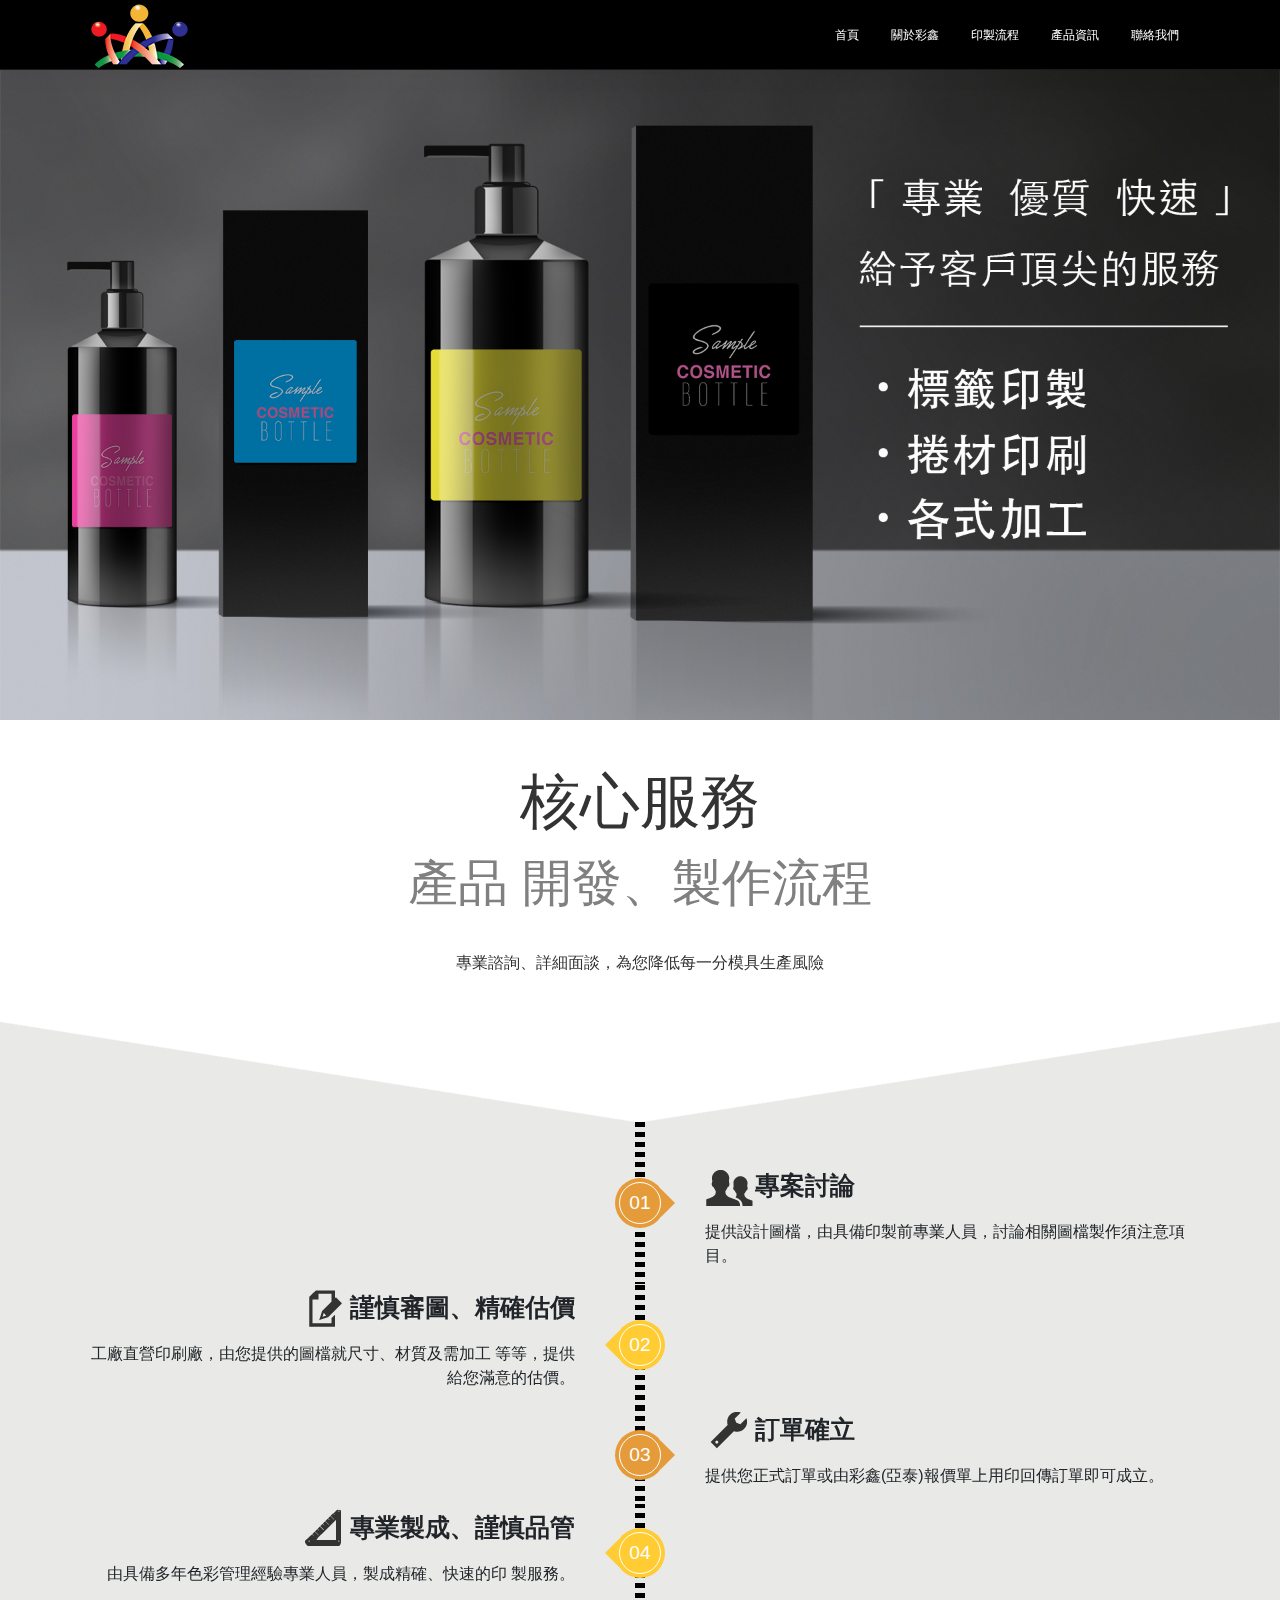
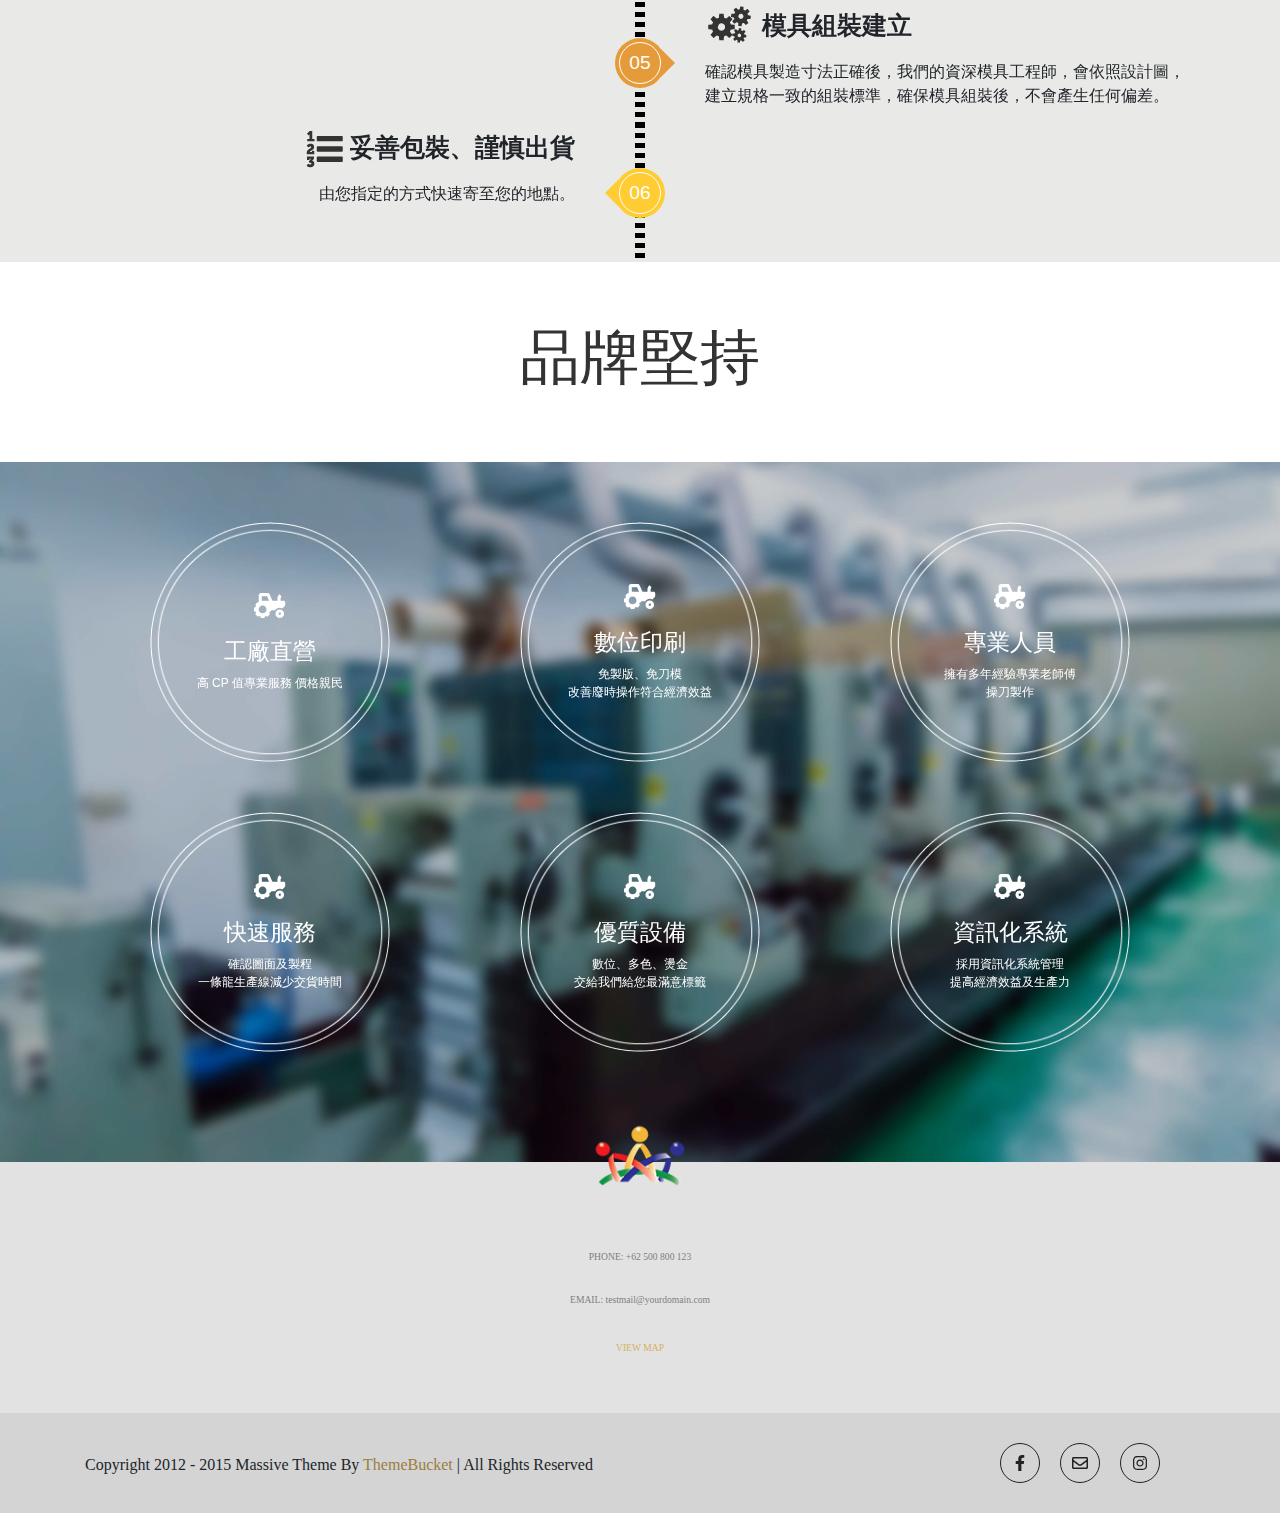
==== commit 9f3501f1: "調整" ====
--- a/index.html
+++ b/index.html
@@ -31,30 +31,30 @@
     <div class="container">
       <div class="process_item">
         <h4>
-          <img class="item_icon" src="./img/1.png" alt="">專案會議，密集討論
+          <img class="item_icon" src="./img/1.png" alt="">專案討論
         </h4>
-        <p>為您規劃最好的方案我們由專業的窗口人員了解您的專案需求，並依您提出的資料、零件特性進行專業分析、製程規劃，提供您更好的優化建議與風險評估，與您一同確保零件量產後的品質與穩定性。</p>
+        <p>提供設計圖檔，由具備印製前專業人員，討論相關圖檔製作須注意項 目。</p>
         <div class="item_circle">01</div>
       </div>
       <div class="process_item">
         <h4>
-          <img class="item_icon" src="./img/2.png" alt="">3D模具設計圖建立
+          <img class="item_icon" src="./img/2.png" alt="">謹慎審圖、精確估價
         </h4>
-        <p>確認專案設計圖細節以後，我們將利用電腦進行模具建模、設計、繪圖、分析，為您縮短研發時程、降低設計錯誤與產品不良風險。</p>
+        <p>工廠直營印刷廠，由您提供的圖檔就尺寸、材質及需加工 等等，提供給您滿意的估價。</p>
         <div class="item_circle">02</div>
       </div>
       <div class="process_item">
         <h4>
-          <img class="item_icon" src="./img/3.png" alt="">模具製造加工
+          <img class="item_icon" src="./img/3.png" alt="">訂單確立
         </h4>
-        <p>我們擁有CNC高速加工機、三菱CNC放電加工機…等多種切削、機具加工設備，並擁有多家優良廠商合作名單，能為您製造出各式精準模具。</p>
+        <p>提供您正式訂單或由彩鑫(亞泰)報價單上用印回傳訂單即可成立。</p>
         <div class="item_circle">03</div>
       </div>
       <div class="process_item">
         <h4>
-          <img class="item_icon" src="./img/4.png" alt="">精準模具測量
+          <img class="item_icon" src="./img/4.png" alt="">專業製成、謹慎品管
         </h4>
-        <p>模具製造完成後，我們的資深量測工程師，會利用各種量測設備，細密檢查各模具的寸法，給您沒有誤差的品質保證。</p>
+        <p>由具備多年色彩管理經驗專業人員，製成精確、快速的印 製服務。</p>
         <div class="item_circle">04</div>
       </div>
       <div class="process_item">
@@ -66,24 +66,10 @@
       </div>
       <div class="process_item">
         <h4>
-          <img class="item_icon hidden_xs" src="./img/6.png" alt=""> 機台準備、確認參數
+          <img class="item_icon hidden_xs" src="./img/6.png" alt="">妥善包裝、謹慎出貨
         </h4>
-        <p>我們將依照會議討論的結果，準備適合您零件部品的機台與參數設定，將原料注入模具中，並採用知名品牌「FANUC」、「超群」等高精度全電式射出設備，為您製造出完美零件。</p>
+        <p>由您指定的方式快速寄至您的地點。</p>
         <div class="item_circle">06</div>
-      </div>
-      <div class="process_item">
-        <h4>
-          <img class="item_icon" src="./img/7.png" alt=""> 品質檢測、多道關卡測試檢驗
-        </h4>
-        <p>我們的精測室擁有高倍率工具顯微鏡、三次元、高精度真圓度測量儀、粗糙度測定儀等各種精密量測設備，並規劃完善的品質管控體系，由資深品檢員檢驗、測驗、複驗，給您最完美的產品品質。</p>
-        <div class="item_circle">07</div>
-      </div>
-      <div class="process_item">
-        <h4>
-          <img class="item_icon hidden_xs" src="./img/8.png" alt=""> 妥善包裝、謹慎出貨
-        </h4>
-        <p>我們將依據您的包裝式樣需求，為您妥善包裝好生產合格的產品，並在約定時間內交貨到您手裡，給您好品質、好效率、不拖延的出貨保證。</p>
-        <div class="item_circle">FIN</div>
       </div>
     </div>
   </div>
